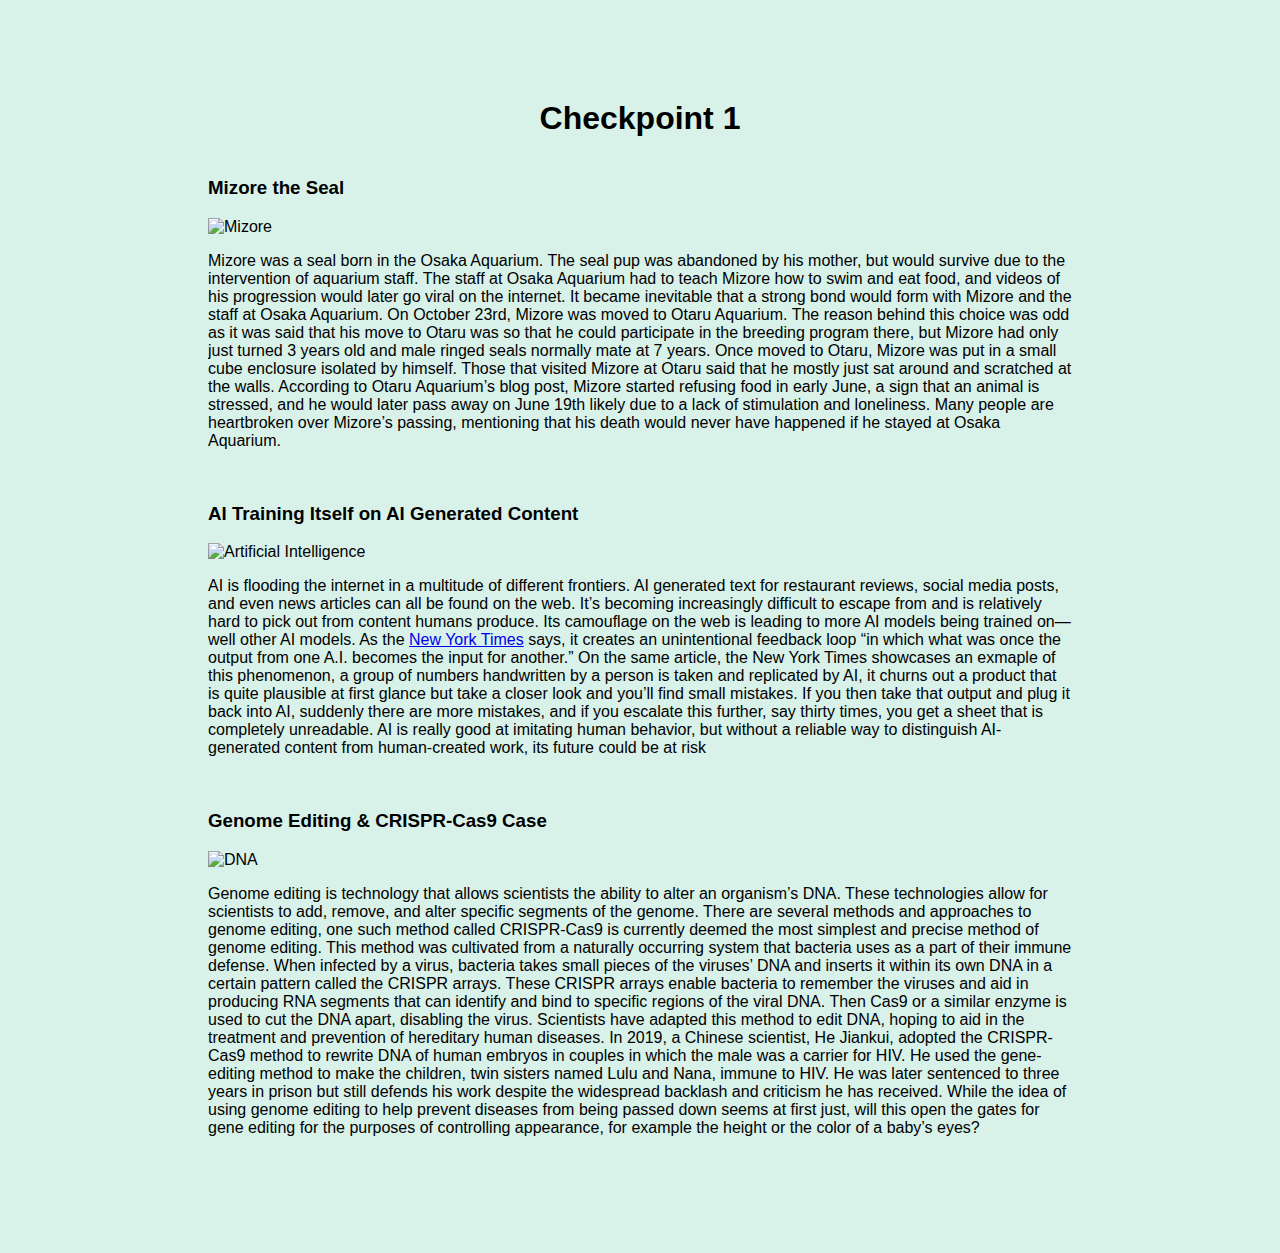
==== checkpoint1/index.html @ 81bcff7e "checkpoint1 img" ====
<!DOCTYPE html>
<html>
<head>
	<meta charset="utf-8">
	<meta name="viewport" content="width=device-width, initial-scale=1">
	<title>Checkpoint 1</title>
	<link rel="stylesheet" type="text/css" href=checkpoint1style.css>
</head>
<body>
		<h1>Checkpoint 1</h1>
		<section id="stories" class="container">
		<h3>Mizore the Seal</h3>
		<img src="/avt415/storyimages/mizore" alt="Mizore">
			<p>Mizore was a seal born in the Osaka Aquarium. The seal pup was abandoned by his mother, but would survive due to the intervention of aquarium staff. The staff at Osaka Aquarium had to teach Mizore how to swim and eat food, and videos of his progression would later go viral on the internet. It became inevitable that a strong bond would form with Mizore and the staff at Osaka Aquarium. On October 23rd, Mizore was moved to Otaru Aquarium. The reason behind this choice was odd as it was said that his move to Otaru was so that he could participate in the breeding program there, but Mizore had only just turned 3 years old and male ringed seals normally mate at 7 years. Once moved to Otaru, Mizore was put in a small cube enclosure isolated by himself. Those that visited Mizore at Otaru said that he mostly just sat around and scratched at the walls. According to Otaru Aquarium’s blog post, Mizore started refusing food in early June, a sign that an animal is stressed, and he would later pass away on June 19th likely due to a lack of stimulation and loneliness. Many people are heartbroken over Mizore’s passing, mentioning that his death would never have happened if he stayed at Osaka Aquarium. 
</p>
<br>
		<h3>AI Training Itself on AI Generated Content</h3>
		<img src="/avt415/storyimages/ailearning" alt="Artificial Intelligence">
			<p>AI is flooding the internet in a multitude of different frontiers. AI generated text for restaurant reviews, social media posts, and even news articles can all be found on the web. It’s becoming increasingly difficult to escape from and is relatively hard to pick out from content humans produce. Its camouflage on the web is leading to more AI models being trained on— well other AI models. As the <a href="https://www.nytimes.com/interactive/2024/08/26/upshot/ai-synthetic-data.html">New York Times</a> says, it creates an unintentional feedback loop “in which what was once the output from one A.I. becomes the input for another.” On the same article, the New York Times showcases an exmaple of this phenomenon, a group of numbers handwritten by a person is taken and replicated by AI, it churns out a product that is quite plausible at first glance but take a closer look and you’ll find small mistakes. If you then take that output and plug it back into AI, suddenly there are more mistakes, and if you escalate this further, say thirty times, you get a sheet that is completely unreadable. AI is really good at imitating human behavior, but without a reliable way to distinguish AI-generated content from human-created work, its future could be at risk
</p>
<br>
		<h3>Genome Editing & CRISPR-Cas9 Case</h3>
		<img src="/avt415/storyimages/genomeediting" alt="DNA">
			<p>Genome editing is technology that allows scientists the ability to alter an organism’s DNA. These technologies allow for scientists to add, remove, and alter specific segments of the genome. There are several methods and approaches to genome editing, one such method called CRISPR-Cas9 is currently deemed the most simplest and precise method of genome editing. This method was cultivated from a naturally occurring system that bacteria uses as a part of their immune defense. When infected by a virus, bacteria takes small pieces of the viruses’ DNA and inserts it within its own DNA in a certain pattern called the CRISPR arrays. These CRISPR arrays enable bacteria to remember the viruses and aid in producing RNA segments that can identify and bind to specific regions of the viral DNA. Then Cas9 or a similar enzyme is used to cut the DNA apart, disabling the virus. Scientists have adapted this method to edit DNA, hoping to aid in the treatment and prevention of hereditary human diseases. In 2019, a Chinese scientist, He Jiankui, adopted the CRISPR-Cas9 method to rewrite DNA of human embryos in couples in which the male was a carrier for HIV. He used the gene-editing method to make the children, twin sisters named Lulu and Nana, immune to HIV. He was later sentenced to three years in prison but still defends his work despite the widespread backlash and criticism he has received. While the idea of using genome editing to help prevent diseases from being passed down seems at first just, will this open the gates for gene editing for the purposes of controlling appearance, for example the height or the color of a baby’s eyes?</p>
	</section>
</body>
</html>
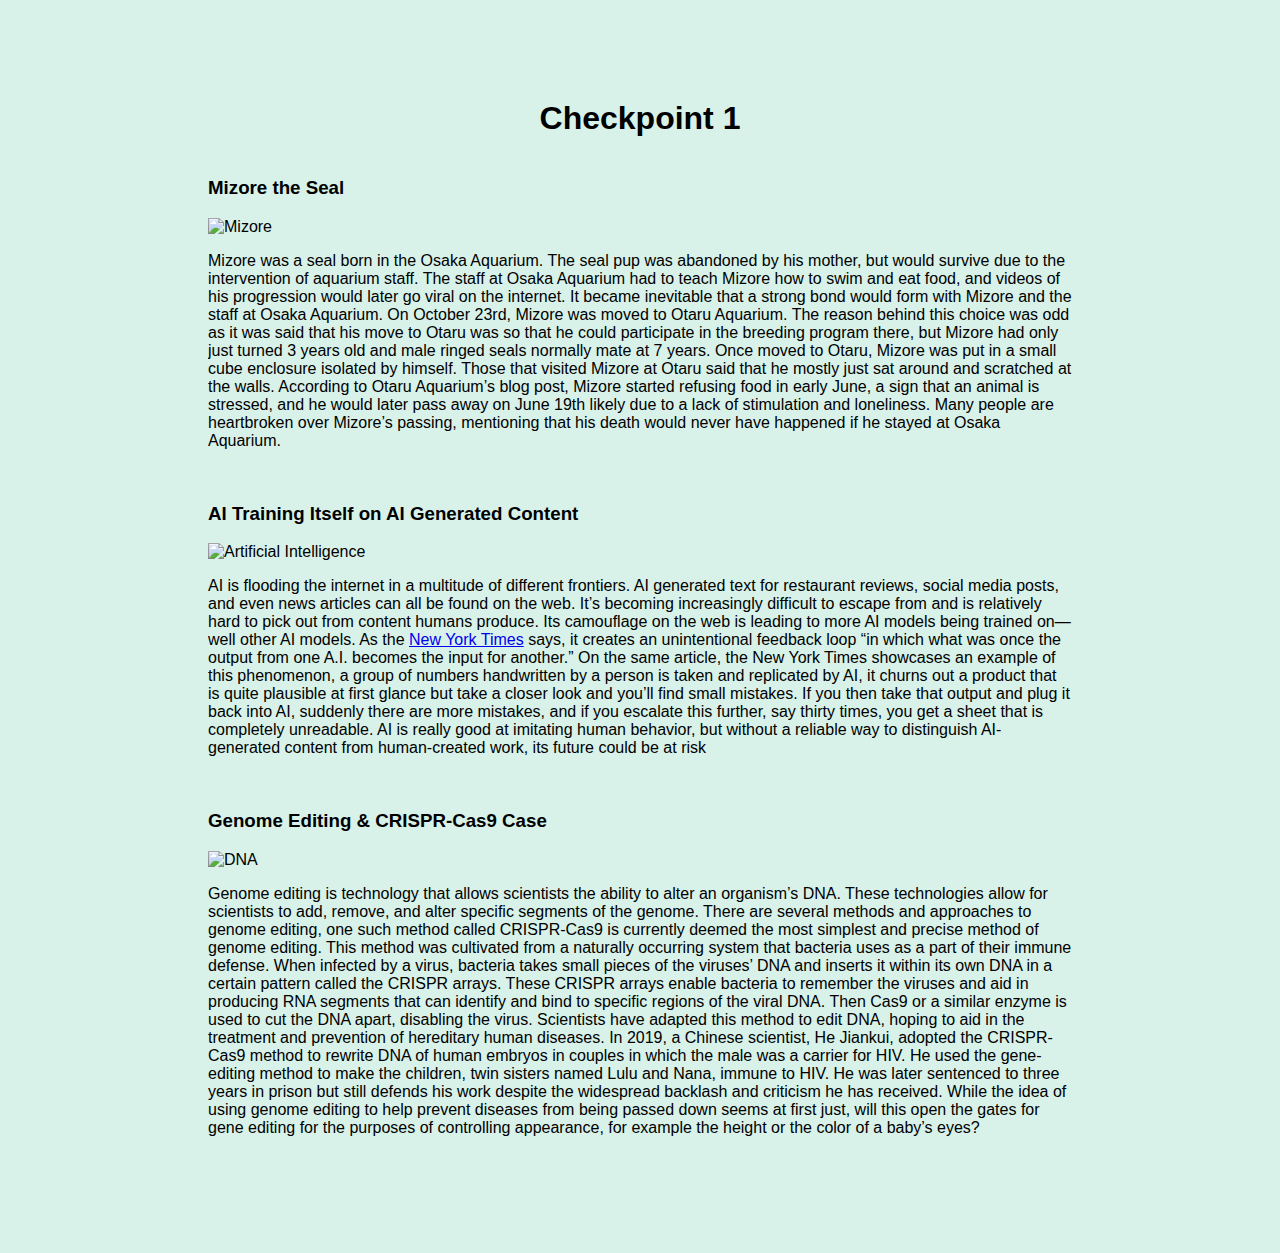
==== commit 3f8cfc29: "checkpoint1 img" ====
--- a/checkpoint1/index.html
+++ b/checkpoint1/index.html
@@ -4,23 +4,23 @@
 	<meta charset="utf-8">
 	<meta name="viewport" content="width=device-width, initial-scale=1">
 	<title>Checkpoint 1</title>
-	<link rel="stylesheet" type="text/css" href=checkpoint1style.css>
+	<link rel="stylesheet" type="text/css" href="checkpoint1style.css">
 </head>
 <body>
 		<h1>Checkpoint 1</h1>
 		<section id="stories" class="container">
 		<h3>Mizore the Seal</h3>
-		<img src="/avt415/storyimages/mizore" alt="Mizore">
+		<img src="/storyimages/mizore.jpg" alt="Mizore">
 			<p>Mizore was a seal born in the Osaka Aquarium. The seal pup was abandoned by his mother, but would survive due to the intervention of aquarium staff. The staff at Osaka Aquarium had to teach Mizore how to swim and eat food, and videos of his progression would later go viral on the internet. It became inevitable that a strong bond would form with Mizore and the staff at Osaka Aquarium. On October 23rd, Mizore was moved to Otaru Aquarium. The reason behind this choice was odd as it was said that his move to Otaru was so that he could participate in the breeding program there, but Mizore had only just turned 3 years old and male ringed seals normally mate at 7 years. Once moved to Otaru, Mizore was put in a small cube enclosure isolated by himself. Those that visited Mizore at Otaru said that he mostly just sat around and scratched at the walls. According to Otaru Aquarium’s blog post, Mizore started refusing food in early June, a sign that an animal is stressed, and he would later pass away on June 19th likely due to a lack of stimulation and loneliness. Many people are heartbroken over Mizore’s passing, mentioning that his death would never have happened if he stayed at Osaka Aquarium. 
 </p>
 <br>
 		<h3>AI Training Itself on AI Generated Content</h3>
-		<img src="/avt415/storyimages/ailearning" alt="Artificial Intelligence">
-			<p>AI is flooding the internet in a multitude of different frontiers. AI generated text for restaurant reviews, social media posts, and even news articles can all be found on the web. It’s becoming increasingly difficult to escape from and is relatively hard to pick out from content humans produce. Its camouflage on the web is leading to more AI models being trained on— well other AI models. As the <a href="https://www.nytimes.com/interactive/2024/08/26/upshot/ai-synthetic-data.html">New York Times</a> says, it creates an unintentional feedback loop “in which what was once the output from one A.I. becomes the input for another.” On the same article, the New York Times showcases an exmaple of this phenomenon, a group of numbers handwritten by a person is taken and replicated by AI, it churns out a product that is quite plausible at first glance but take a closer look and you’ll find small mistakes. If you then take that output and plug it back into AI, suddenly there are more mistakes, and if you escalate this further, say thirty times, you get a sheet that is completely unreadable. AI is really good at imitating human behavior, but without a reliable way to distinguish AI-generated content from human-created work, its future could be at risk
+		<img src="/storyimages/ailearning.jpg" alt="Artificial Intelligence">
+			<p>AI is flooding the internet in a multitude of different frontiers. AI generated text for restaurant reviews, social media posts, and even news articles can all be found on the web. It’s becoming increasingly difficult to escape from and is relatively hard to pick out from content humans produce. Its camouflage on the web is leading to more AI models being trained on— well other AI models. As the <a href="https://www.nytimes.com/interactive/2024/08/26/upshot/ai-synthetic-data.html">New York Times</a> says, it creates an unintentional feedback loop “in which what was once the output from one A.I. becomes the input for another.” On the same article, the New York Times showcases an example of this phenomenon, a group of numbers handwritten by a person is taken and replicated by AI, it churns out a product that is quite plausible at first glance but take a closer look and you’ll find small mistakes. If you then take that output and plug it back into AI, suddenly there are more mistakes, and if you escalate this further, say thirty times, you get a sheet that is completely unreadable. AI is really good at imitating human behavior, but without a reliable way to distinguish AI-generated content from human-created work, its future could be at risk
 </p>
 <br>
 		<h3>Genome Editing & CRISPR-Cas9 Case</h3>
-		<img src="/avt415/storyimages/genomeediting" alt="DNA">
+		<img src="/storyimages/genomeediting.jpg" alt="DNA">
 			<p>Genome editing is technology that allows scientists the ability to alter an organism’s DNA. These technologies allow for scientists to add, remove, and alter specific segments of the genome. There are several methods and approaches to genome editing, one such method called CRISPR-Cas9 is currently deemed the most simplest and precise method of genome editing. This method was cultivated from a naturally occurring system that bacteria uses as a part of their immune defense. When infected by a virus, bacteria takes small pieces of the viruses’ DNA and inserts it within its own DNA in a certain pattern called the CRISPR arrays. These CRISPR arrays enable bacteria to remember the viruses and aid in producing RNA segments that can identify and bind to specific regions of the viral DNA. Then Cas9 or a similar enzyme is used to cut the DNA apart, disabling the virus. Scientists have adapted this method to edit DNA, hoping to aid in the treatment and prevention of hereditary human diseases. In 2019, a Chinese scientist, He Jiankui, adopted the CRISPR-Cas9 method to rewrite DNA of human embryos in couples in which the male was a carrier for HIV. He used the gene-editing method to make the children, twin sisters named Lulu and Nana, immune to HIV. He was later sentenced to three years in prison but still defends his work despite the widespread backlash and criticism he has received. While the idea of using genome editing to help prevent diseases from being passed down seems at first just, will this open the gates for gene editing for the purposes of controlling appearance, for example the height or the color of a baby’s eyes?</p>
 	</section>
 </body>
--- a/checkpoint1/checkpoint1style.css
+++ b/checkpoint1/checkpoint1style.css
@@ -0,0 +1,22 @@
+@charset "UTF-8";
+header{
+	background-color:#25428d;
+	padding:20px;
+}
+h1 {
+	text-align:center;
+	font-family:arial;
+}
+body {
+	text-align:left;
+	font-size:12pt;
+	font-family:arial;
+	background-color: #d8f2ea;
+	margin:100px;
+	line-height:auto;
+}
+.container{
+	width:80%;
+	margin:auto;
+	overflow:hidden;
+}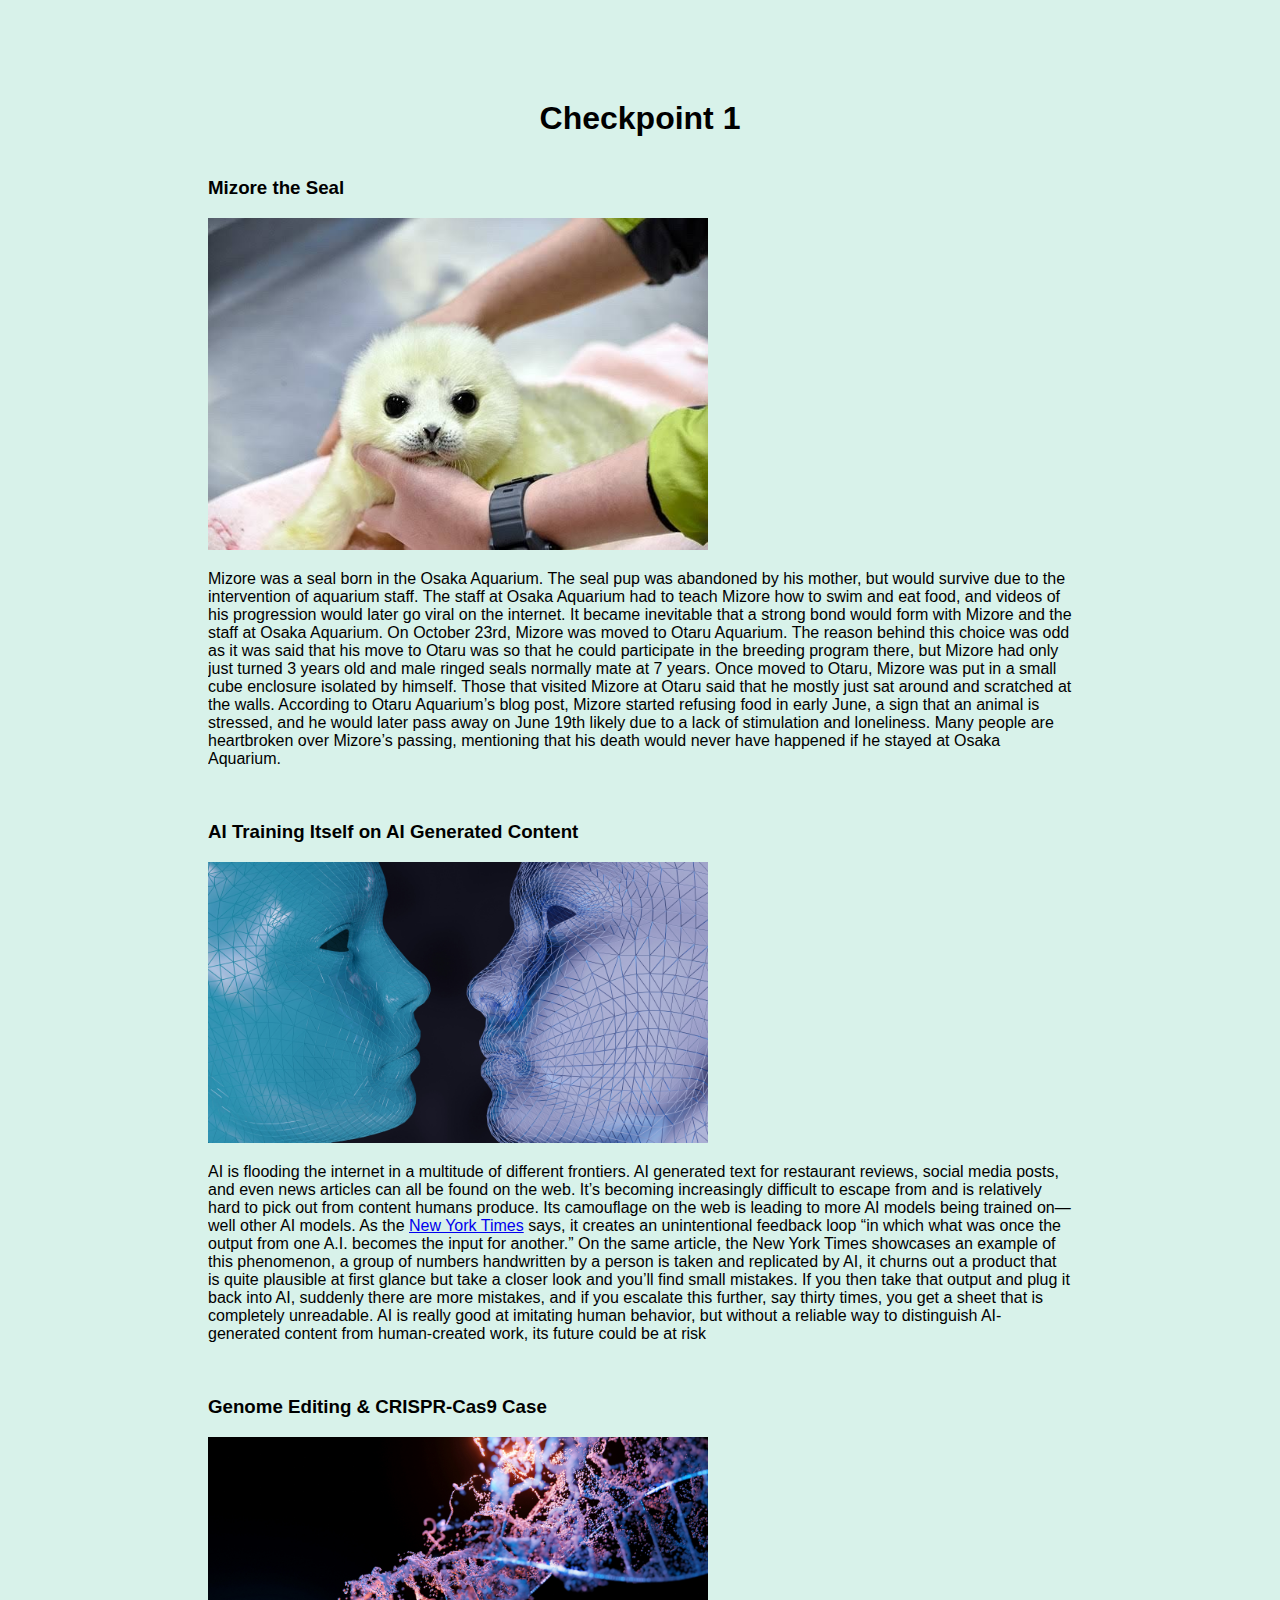
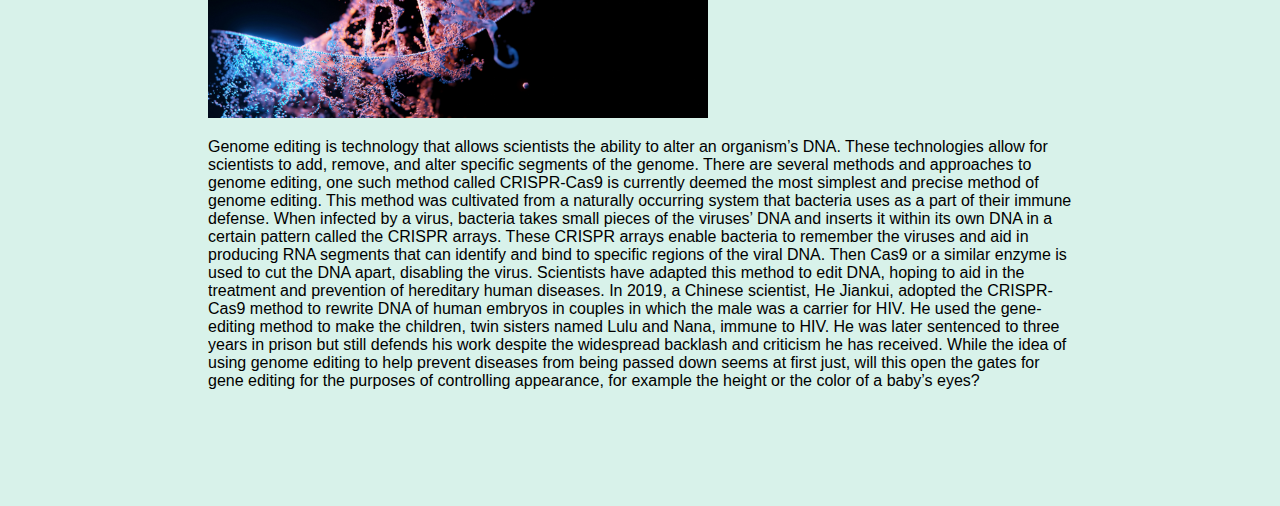
==== commit e208a15e: "checkpoint1 img" ====
--- a/checkpoint1/index.html
+++ b/checkpoint1/index.html
@@ -10,17 +10,17 @@
 		<h1>Checkpoint 1</h1>
 		<section id="stories" class="container">
 		<h3>Mizore the Seal</h3>
-		<img src="/storyimages/mizore.jpg" alt="Mizore">
+		<img src="storyimages/mizore.jpg"Mizore">
 			<p>Mizore was a seal born in the Osaka Aquarium. The seal pup was abandoned by his mother, but would survive due to the intervention of aquarium staff. The staff at Osaka Aquarium had to teach Mizore how to swim and eat food, and videos of his progression would later go viral on the internet. It became inevitable that a strong bond would form with Mizore and the staff at Osaka Aquarium. On October 23rd, Mizore was moved to Otaru Aquarium. The reason behind this choice was odd as it was said that his move to Otaru was so that he could participate in the breeding program there, but Mizore had only just turned 3 years old and male ringed seals normally mate at 7 years. Once moved to Otaru, Mizore was put in a small cube enclosure isolated by himself. Those that visited Mizore at Otaru said that he mostly just sat around and scratched at the walls. According to Otaru Aquarium’s blog post, Mizore started refusing food in early June, a sign that an animal is stressed, and he would later pass away on June 19th likely due to a lack of stimulation and loneliness. Many people are heartbroken over Mizore’s passing, mentioning that his death would never have happened if he stayed at Osaka Aquarium. 
 </p>
 <br>
 		<h3>AI Training Itself on AI Generated Content</h3>
-		<img src="/storyimages/ailearning.jpg" alt="Artificial Intelligence">
+		<img src="storyimages/ailearning.jpg" alt="Artificial Intelligence">
 			<p>AI is flooding the internet in a multitude of different frontiers. AI generated text for restaurant reviews, social media posts, and even news articles can all be found on the web. It’s becoming increasingly difficult to escape from and is relatively hard to pick out from content humans produce. Its camouflage on the web is leading to more AI models being trained on— well other AI models. As the <a href="https://www.nytimes.com/interactive/2024/08/26/upshot/ai-synthetic-data.html">New York Times</a> says, it creates an unintentional feedback loop “in which what was once the output from one A.I. becomes the input for another.” On the same article, the New York Times showcases an example of this phenomenon, a group of numbers handwritten by a person is taken and replicated by AI, it churns out a product that is quite plausible at first glance but take a closer look and you’ll find small mistakes. If you then take that output and plug it back into AI, suddenly there are more mistakes, and if you escalate this further, say thirty times, you get a sheet that is completely unreadable. AI is really good at imitating human behavior, but without a reliable way to distinguish AI-generated content from human-created work, its future could be at risk
 </p>
 <br>
 		<h3>Genome Editing & CRISPR-Cas9 Case</h3>
-		<img src="/storyimages/genomeediting.jpg" alt="DNA">
+		<img src="storyimages/genomeediting.jpg" alt="DNA">
 			<p>Genome editing is technology that allows scientists the ability to alter an organism’s DNA. These technologies allow for scientists to add, remove, and alter specific segments of the genome. There are several methods and approaches to genome editing, one such method called CRISPR-Cas9 is currently deemed the most simplest and precise method of genome editing. This method was cultivated from a naturally occurring system that bacteria uses as a part of their immune defense. When infected by a virus, bacteria takes small pieces of the viruses’ DNA and inserts it within its own DNA in a certain pattern called the CRISPR arrays. These CRISPR arrays enable bacteria to remember the viruses and aid in producing RNA segments that can identify and bind to specific regions of the viral DNA. Then Cas9 or a similar enzyme is used to cut the DNA apart, disabling the virus. Scientists have adapted this method to edit DNA, hoping to aid in the treatment and prevention of hereditary human diseases. In 2019, a Chinese scientist, He Jiankui, adopted the CRISPR-Cas9 method to rewrite DNA of human embryos in couples in which the male was a carrier for HIV. He used the gene-editing method to make the children, twin sisters named Lulu and Nana, immune to HIV. He was later sentenced to three years in prison but still defends his work despite the widespread backlash and criticism he has received. While the idea of using genome editing to help prevent diseases from being passed down seems at first just, will this open the gates for gene editing for the purposes of controlling appearance, for example the height or the color of a baby’s eyes?</p>
 	</section>
 </body>
--- a/checkpoint1/checkpoint1style.css
+++ b/checkpoint1/checkpoint1style.css
@@ -15,6 +15,11 @@
 	margin:100px;
 	line-height:auto;
 }
+img{
+	width:500px;
+	height:100;
+	object-fit:cover;
+}
 .container{
 	width:80%;
 	margin:auto;
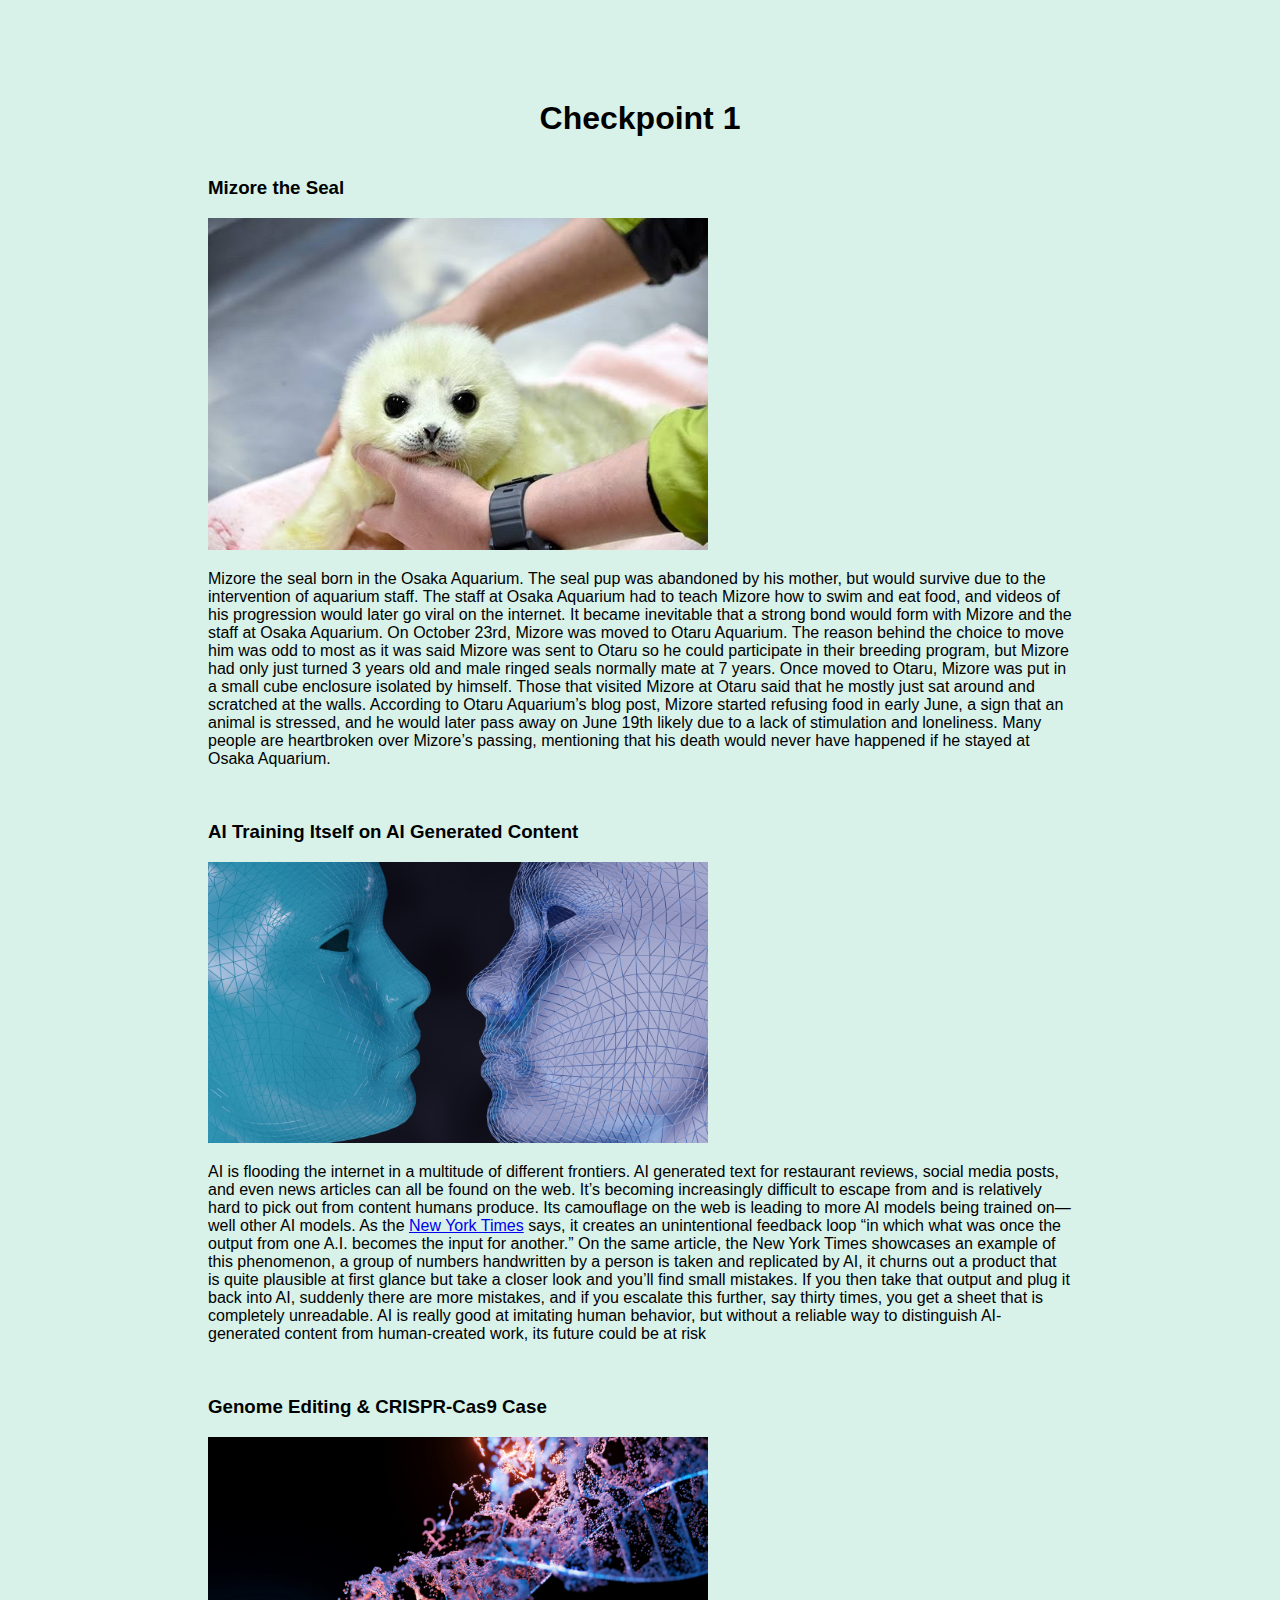
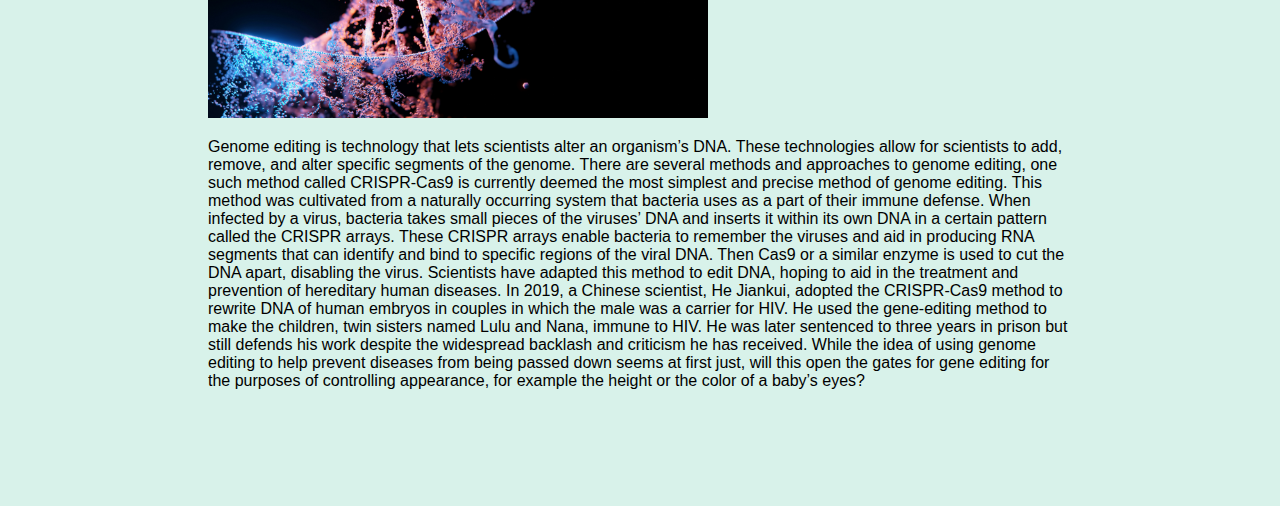
==== commit a6ecb9e1: "checkpoint1 link" ====
--- a/checkpoint1/index.html
+++ b/checkpoint1/index.html
@@ -11,17 +11,17 @@
 		<section id="stories" class="container">
 		<h3>Mizore the Seal</h3>
 		<img src="storyimages/mizore.jpg"Mizore">
-			<p>Mizore was a seal born in the Osaka Aquarium. The seal pup was abandoned by his mother, but would survive due to the intervention of aquarium staff. The staff at Osaka Aquarium had to teach Mizore how to swim and eat food, and videos of his progression would later go viral on the internet. It became inevitable that a strong bond would form with Mizore and the staff at Osaka Aquarium. On October 23rd, Mizore was moved to Otaru Aquarium. The reason behind this choice was odd as it was said that his move to Otaru was so that he could participate in the breeding program there, but Mizore had only just turned 3 years old and male ringed seals normally mate at 7 years. Once moved to Otaru, Mizore was put in a small cube enclosure isolated by himself. Those that visited Mizore at Otaru said that he mostly just sat around and scratched at the walls. According to Otaru Aquarium’s blog post, Mizore started refusing food in early June, a sign that an animal is stressed, and he would later pass away on June 19th likely due to a lack of stimulation and loneliness. Many people are heartbroken over Mizore’s passing, mentioning that his death would never have happened if he stayed at Osaka Aquarium. 
+			<p>Mizore the seal born in the Osaka Aquarium. The seal pup was abandoned by his mother, but would survive due to the intervention of aquarium staff. The staff at Osaka Aquarium had to teach Mizore how to swim and eat food, and videos of his progression would later go viral on the internet. It became inevitable that a strong bond would form with Mizore and the staff at Osaka Aquarium. On October 23rd, Mizore was moved to Otaru Aquarium. The reason behind the choice to move him was odd to most as it was said Mizore was sent to Otaru so he could participate in their breeding program, but Mizore had only just turned 3 years old and male ringed seals normally mate at 7 years. Once moved to Otaru, Mizore was put in a small cube enclosure isolated by himself. Those that visited Mizore at Otaru said that he mostly just sat around and scratched at the walls. According to Otaru Aquarium’s blog post, Mizore started refusing food in early June, a sign that an animal is stressed, and he would later pass away on June 19th likely due to a lack of stimulation and loneliness. Many people are heartbroken over Mizore’s passing, mentioning that his death would never have happened if he stayed at Osaka Aquarium. 
 </p>
 <br>
 		<h3>AI Training Itself on AI Generated Content</h3>
 		<img src="storyimages/ailearning.jpg" alt="Artificial Intelligence">
-			<p>AI is flooding the internet in a multitude of different frontiers. AI generated text for restaurant reviews, social media posts, and even news articles can all be found on the web. It’s becoming increasingly difficult to escape from and is relatively hard to pick out from content humans produce. Its camouflage on the web is leading to more AI models being trained on— well other AI models. As the <a href="https://www.nytimes.com/interactive/2024/08/26/upshot/ai-synthetic-data.html">New York Times</a> says, it creates an unintentional feedback loop “in which what was once the output from one A.I. becomes the input for another.” On the same article, the New York Times showcases an example of this phenomenon, a group of numbers handwritten by a person is taken and replicated by AI, it churns out a product that is quite plausible at first glance but take a closer look and you’ll find small mistakes. If you then take that output and plug it back into AI, suddenly there are more mistakes, and if you escalate this further, say thirty times, you get a sheet that is completely unreadable. AI is really good at imitating human behavior, but without a reliable way to distinguish AI-generated content from human-created work, its future could be at risk
+			<p>AI is flooding the internet in a multitude of different frontiers. AI generated text for restaurant reviews, social media posts, and even news articles can all be found on the web. It’s becoming increasingly difficult to escape from and is relatively hard to pick out from content humans produce. Its camouflage on the web is leading to more AI models being trained on— well other AI models. As the <a href="https://www.nytimes.com/interactive/2024/08/26/upshot/ai-synthetic-data.html" target="_blank">New York Times</a> says, it creates an unintentional feedback loop “in which what was once the output from one A.I. becomes the input for another.” On the same article, the New York Times showcases an example of this phenomenon, a group of numbers handwritten by a person is taken and replicated by AI, it churns out a product that is quite plausible at first glance but take a closer look and you’ll find small mistakes. If you then take that output and plug it back into AI, suddenly there are more mistakes, and if you escalate this further, say thirty times, you get a sheet that is completely unreadable. AI is really good at imitating human behavior, but without a reliable way to distinguish AI-generated content from human-created work, its future could be at risk
 </p>
 <br>
 		<h3>Genome Editing & CRISPR-Cas9 Case</h3>
 		<img src="storyimages/genomeediting.jpg" alt="DNA">
-			<p>Genome editing is technology that allows scientists the ability to alter an organism’s DNA. These technologies allow for scientists to add, remove, and alter specific segments of the genome. There are several methods and approaches to genome editing, one such method called CRISPR-Cas9 is currently deemed the most simplest and precise method of genome editing. This method was cultivated from a naturally occurring system that bacteria uses as a part of their immune defense. When infected by a virus, bacteria takes small pieces of the viruses’ DNA and inserts it within its own DNA in a certain pattern called the CRISPR arrays. These CRISPR arrays enable bacteria to remember the viruses and aid in producing RNA segments that can identify and bind to specific regions of the viral DNA. Then Cas9 or a similar enzyme is used to cut the DNA apart, disabling the virus. Scientists have adapted this method to edit DNA, hoping to aid in the treatment and prevention of hereditary human diseases. In 2019, a Chinese scientist, He Jiankui, adopted the CRISPR-Cas9 method to rewrite DNA of human embryos in couples in which the male was a carrier for HIV. He used the gene-editing method to make the children, twin sisters named Lulu and Nana, immune to HIV. He was later sentenced to three years in prison but still defends his work despite the widespread backlash and criticism he has received. While the idea of using genome editing to help prevent diseases from being passed down seems at first just, will this open the gates for gene editing for the purposes of controlling appearance, for example the height or the color of a baby’s eyes?</p>
+			<p>Genome editing is technology that lets scientists alter an organism’s DNA. These technologies allow for scientists to add, remove, and alter specific segments of the genome. There are several methods and approaches to genome editing, one such method called CRISPR-Cas9 is currently deemed the most simplest and precise method of genome editing. This method was cultivated from a naturally occurring system that bacteria uses as a part of their immune defense. When infected by a virus, bacteria takes small pieces of the viruses’ DNA and inserts it within its own DNA in a certain pattern called the CRISPR arrays. These CRISPR arrays enable bacteria to remember the viruses and aid in producing RNA segments that can identify and bind to specific regions of the viral DNA. Then Cas9 or a similar enzyme is used to cut the DNA apart, disabling the virus. Scientists have adapted this method to edit DNA, hoping to aid in the treatment and prevention of hereditary human diseases. In 2019, a Chinese scientist, He Jiankui, adopted the CRISPR-Cas9 method to rewrite DNA of human embryos in couples in which the male was a carrier for HIV. He used the gene-editing method to make the children, twin sisters named Lulu and Nana, immune to HIV. He was later sentenced to three years in prison but still defends his work despite the widespread backlash and criticism he has received. While the idea of using genome editing to help prevent diseases from being passed down seems at first just, will this open the gates for gene editing for the purposes of controlling appearance, for example the height or the color of a baby’s eyes?</p>
 	</section>
 </body>
 </html>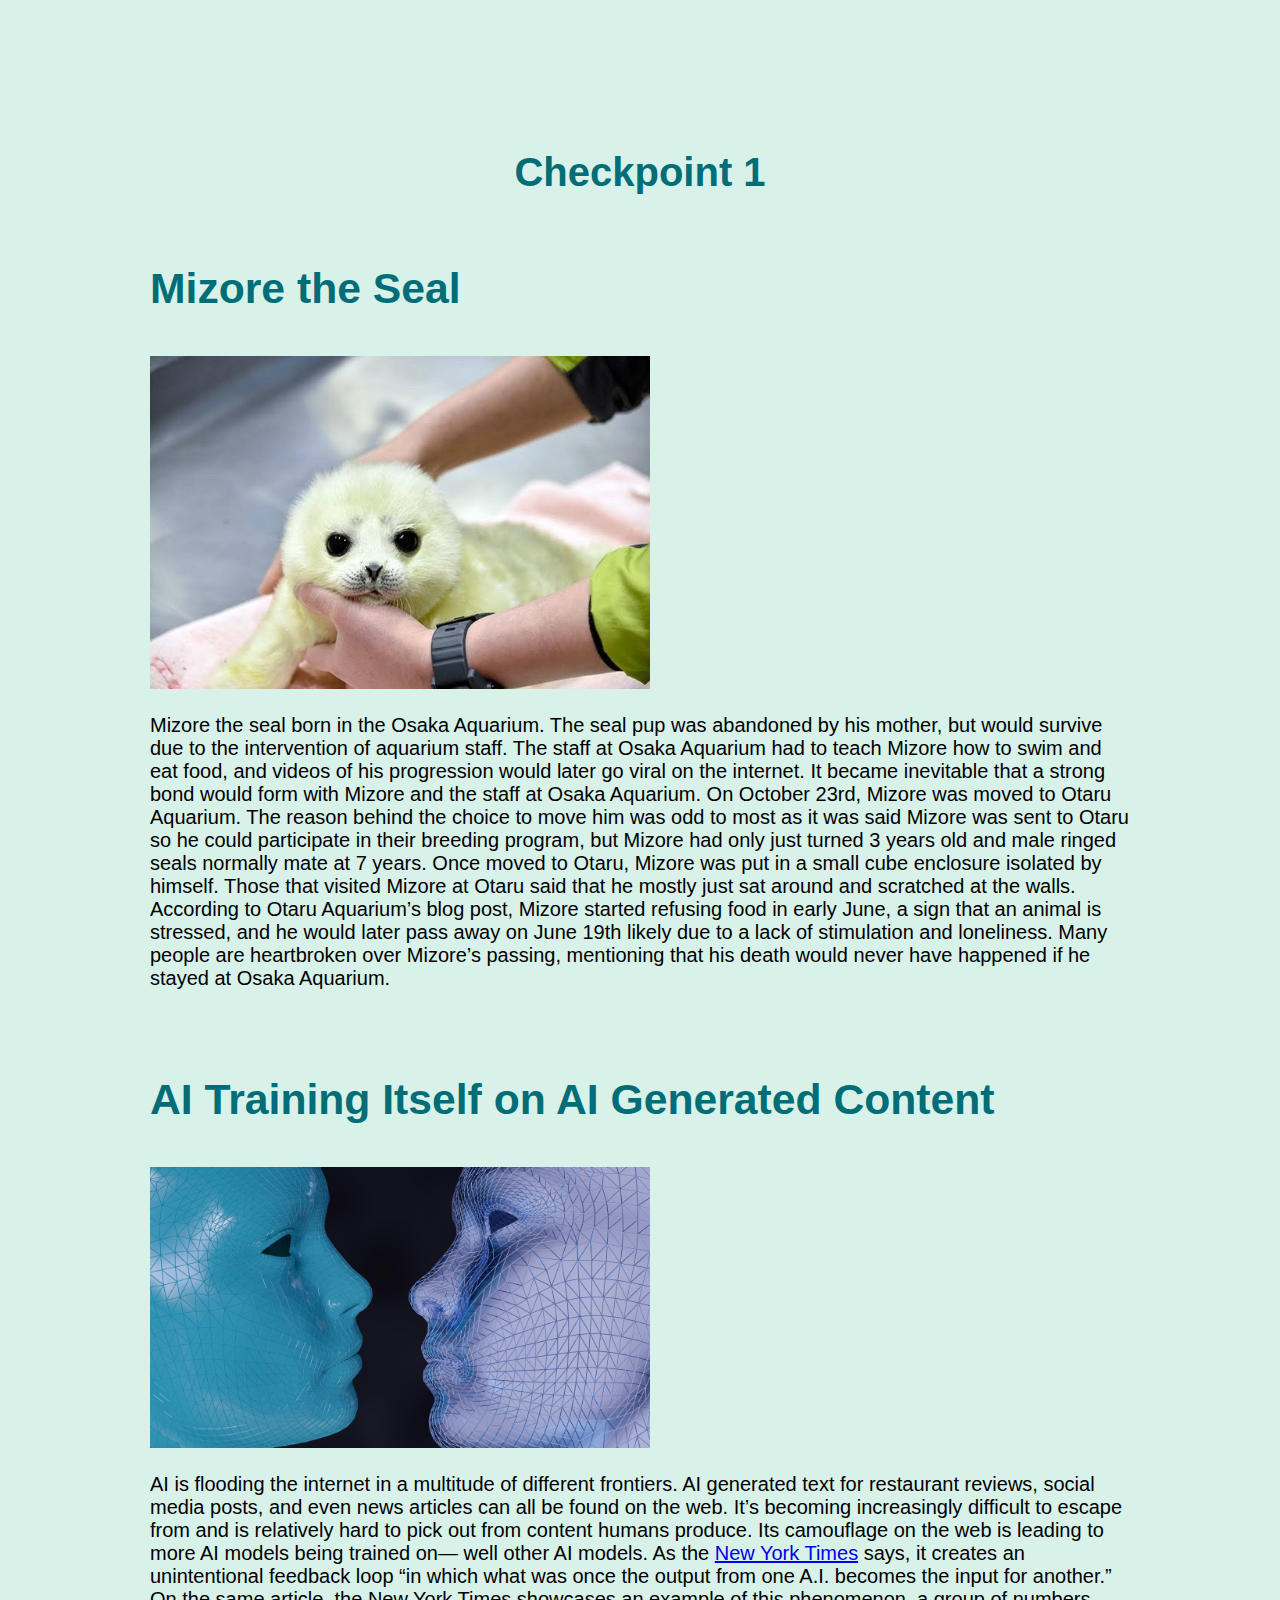
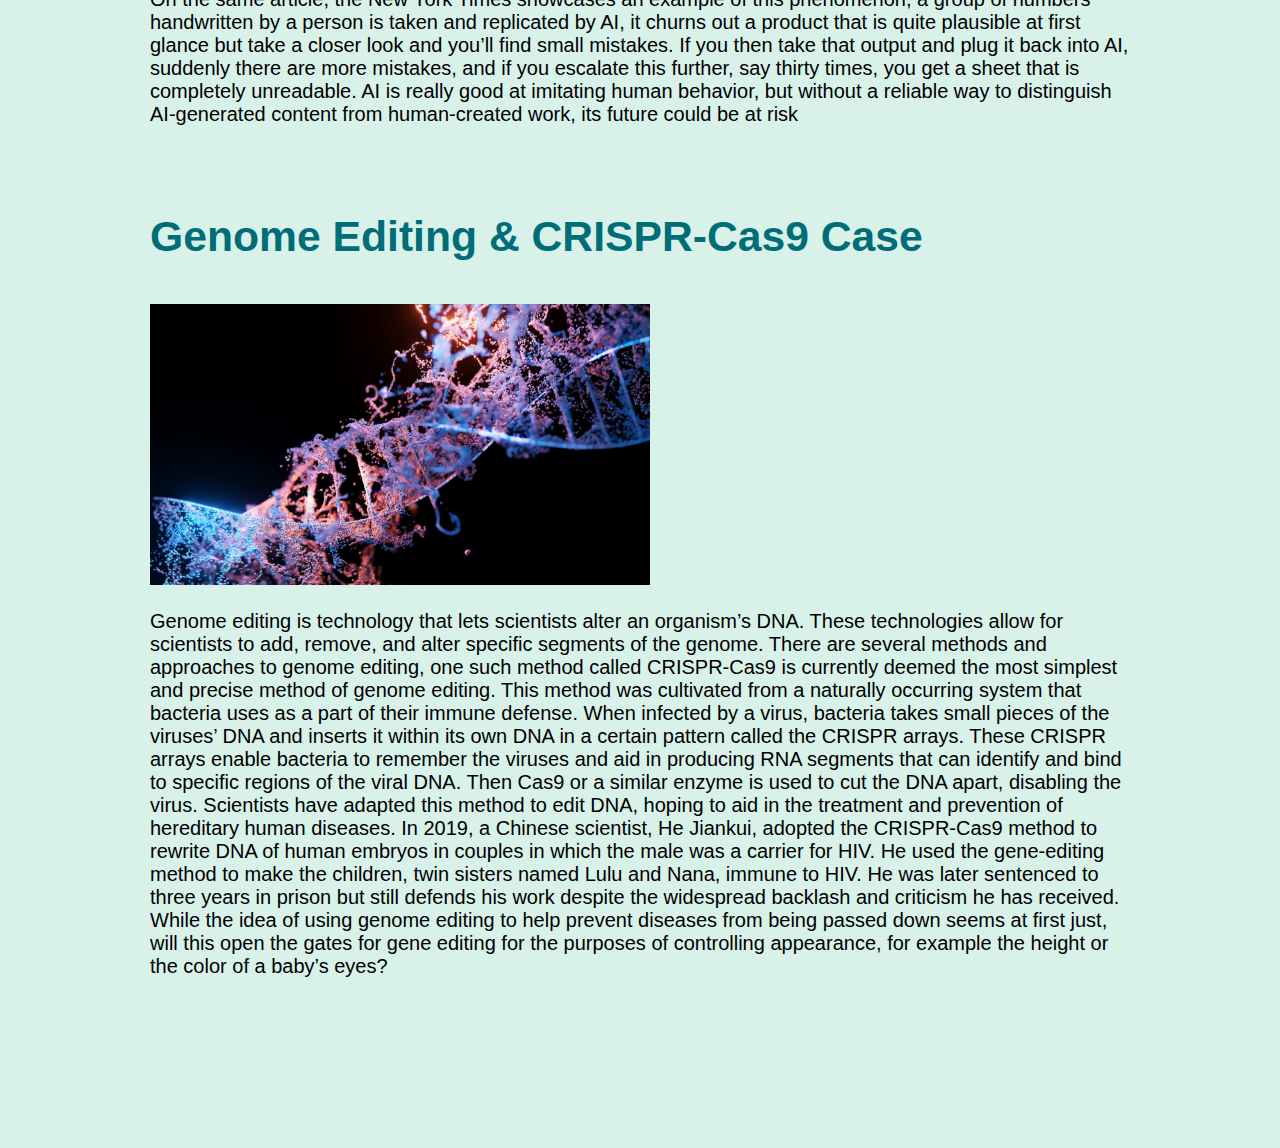
==== commit 2363d17c: "alt text checkpoint1" ====
--- a/checkpoint1/index.html
+++ b/checkpoint1/index.html
@@ -10,17 +10,17 @@
 		<h1>Checkpoint 1</h1>
 		<section id="stories" class="container">
 		<h3>Mizore the Seal</h3>
-		<img src="storyimages/mizore.jpg"Mizore">
+		<img src="storyimages/mizore.jpg" alt="Baby ringed seal, Mizore">
 			<p>Mizore the seal born in the Osaka Aquarium. The seal pup was abandoned by his mother, but would survive due to the intervention of aquarium staff. The staff at Osaka Aquarium had to teach Mizore how to swim and eat food, and videos of his progression would later go viral on the internet. It became inevitable that a strong bond would form with Mizore and the staff at Osaka Aquarium. On October 23rd, Mizore was moved to Otaru Aquarium. The reason behind the choice to move him was odd to most as it was said Mizore was sent to Otaru so he could participate in their breeding program, but Mizore had only just turned 3 years old and male ringed seals normally mate at 7 years. Once moved to Otaru, Mizore was put in a small cube enclosure isolated by himself. Those that visited Mizore at Otaru said that he mostly just sat around and scratched at the walls. According to Otaru Aquarium’s blog post, Mizore started refusing food in early June, a sign that an animal is stressed, and he would later pass away on June 19th likely due to a lack of stimulation and loneliness. Many people are heartbroken over Mizore’s passing, mentioning that his death would never have happened if he stayed at Osaka Aquarium. 
 </p>
 <br>
 		<h3>AI Training Itself on AI Generated Content</h3>
-		<img src="storyimages/ailearning.jpg" alt="Artificial Intelligence">
-			<p>AI is flooding the internet in a multitude of different frontiers. AI generated text for restaurant reviews, social media posts, and even news articles can all be found on the web. It’s becoming increasingly difficult to escape from and is relatively hard to pick out from content humans produce. Its camouflage on the web is leading to more AI models being trained on— well other AI models. As the <a href="https://www.nytimes.com/interactive/2024/08/26/upshot/ai-synthetic-data.html" target="_blank">New York Times</a> says, it creates an unintentional feedback loop “in which what was once the output from one A.I. becomes the input for another.” On the same article, the New York Times showcases an example of this phenomenon, a group of numbers handwritten by a person is taken and replicated by AI, it churns out a product that is quite plausible at first glance but take a closer look and you’ll find small mistakes. If you then take that output and plug it back into AI, suddenly there are more mistakes, and if you escalate this further, say thirty times, you get a sheet that is completely unreadable. AI is really good at imitating human behavior, but without a reliable way to distinguish AI-generated content from human-created work, its future could be at risk
+		<img src="storyimages/ailearning.jpg" alt="Two artificial robots staring at the other.">
+			<p>AI is flooding the internet in a multitude of different frontiers. AI generated text for restaurant reviews, social media posts, and even news articles can all be found on the web. It’s becoming increasingly difficult to escape from and is relatively hard to pick out from content humans produce. Its camouflage on the web is leading to more AI models being trained on— well other AI models. As the <a href="https://www.nytimes.com/interactive/2024/08/26/upshot/ai-synthetic-data.html" target="_blank">New York Times</a> says, it creates an unintentional feedback loop &ldquo;in which what was once the output from one A.I. becomes the input for another.&rdquo; On the same article, the New York Times showcases an example of this phenomenon, a group of numbers handwritten by a person is taken and replicated by AI, it churns out a product that is quite plausible at first glance but take a closer look and you’ll find small mistakes. If you then take that output and plug it back into AI, suddenly there are more mistakes, and if you escalate this further, say thirty times, you get a sheet that is completely unreadable. AI is really good at imitating human behavior, but without a reliable way to distinguish AI-generated content from human-created work, its future could be at risk
 </p>
 <br>
 		<h3>Genome Editing & CRISPR-Cas9 Case</h3>
-		<img src="storyimages/genomeediting.jpg" alt="DNA">
+		<img src="storyimages/genomeediting.jpg" alt="A strand of DNA.">
 			<p>Genome editing is technology that lets scientists alter an organism’s DNA. These technologies allow for scientists to add, remove, and alter specific segments of the genome. There are several methods and approaches to genome editing, one such method called CRISPR-Cas9 is currently deemed the most simplest and precise method of genome editing. This method was cultivated from a naturally occurring system that bacteria uses as a part of their immune defense. When infected by a virus, bacteria takes small pieces of the viruses’ DNA and inserts it within its own DNA in a certain pattern called the CRISPR arrays. These CRISPR arrays enable bacteria to remember the viruses and aid in producing RNA segments that can identify and bind to specific regions of the viral DNA. Then Cas9 or a similar enzyme is used to cut the DNA apart, disabling the virus. Scientists have adapted this method to edit DNA, hoping to aid in the treatment and prevention of hereditary human diseases. In 2019, a Chinese scientist, He Jiankui, adopted the CRISPR-Cas9 method to rewrite DNA of human embryos in couples in which the male was a carrier for HIV. He used the gene-editing method to make the children, twin sisters named Lulu and Nana, immune to HIV. He was later sentenced to three years in prison but still defends his work despite the widespread backlash and criticism he has received. While the idea of using genome editing to help prevent diseases from being passed down seems at first just, will this open the gates for gene editing for the purposes of controlling appearance, for example the height or the color of a baby’s eyes?</p>
 	</section>
 </body>
--- a/checkpoint1/checkpoint1style.css
+++ b/checkpoint1/checkpoint1style.css
@@ -6,13 +6,18 @@
 h1 {
 	text-align:center;
 	font-family:arial;
+	color: #006d77;
+}
+h3{
+	color:#006d77;
+	font-size: 32pt;
 }
 body {
 	text-align:left;
-	font-size:12pt;
+	font-size:15pt;
 	font-family:arial;
 	background-color: #d8f2ea;
-	margin:100px;
+	margin:150px;
 	line-height:auto;
 }
 img{
@@ -21,7 +26,7 @@
 	object-fit:cover;
 }
 .container{
-	width:80%;
+	width:100%;
 	margin:auto;
 	overflow:hidden;
 }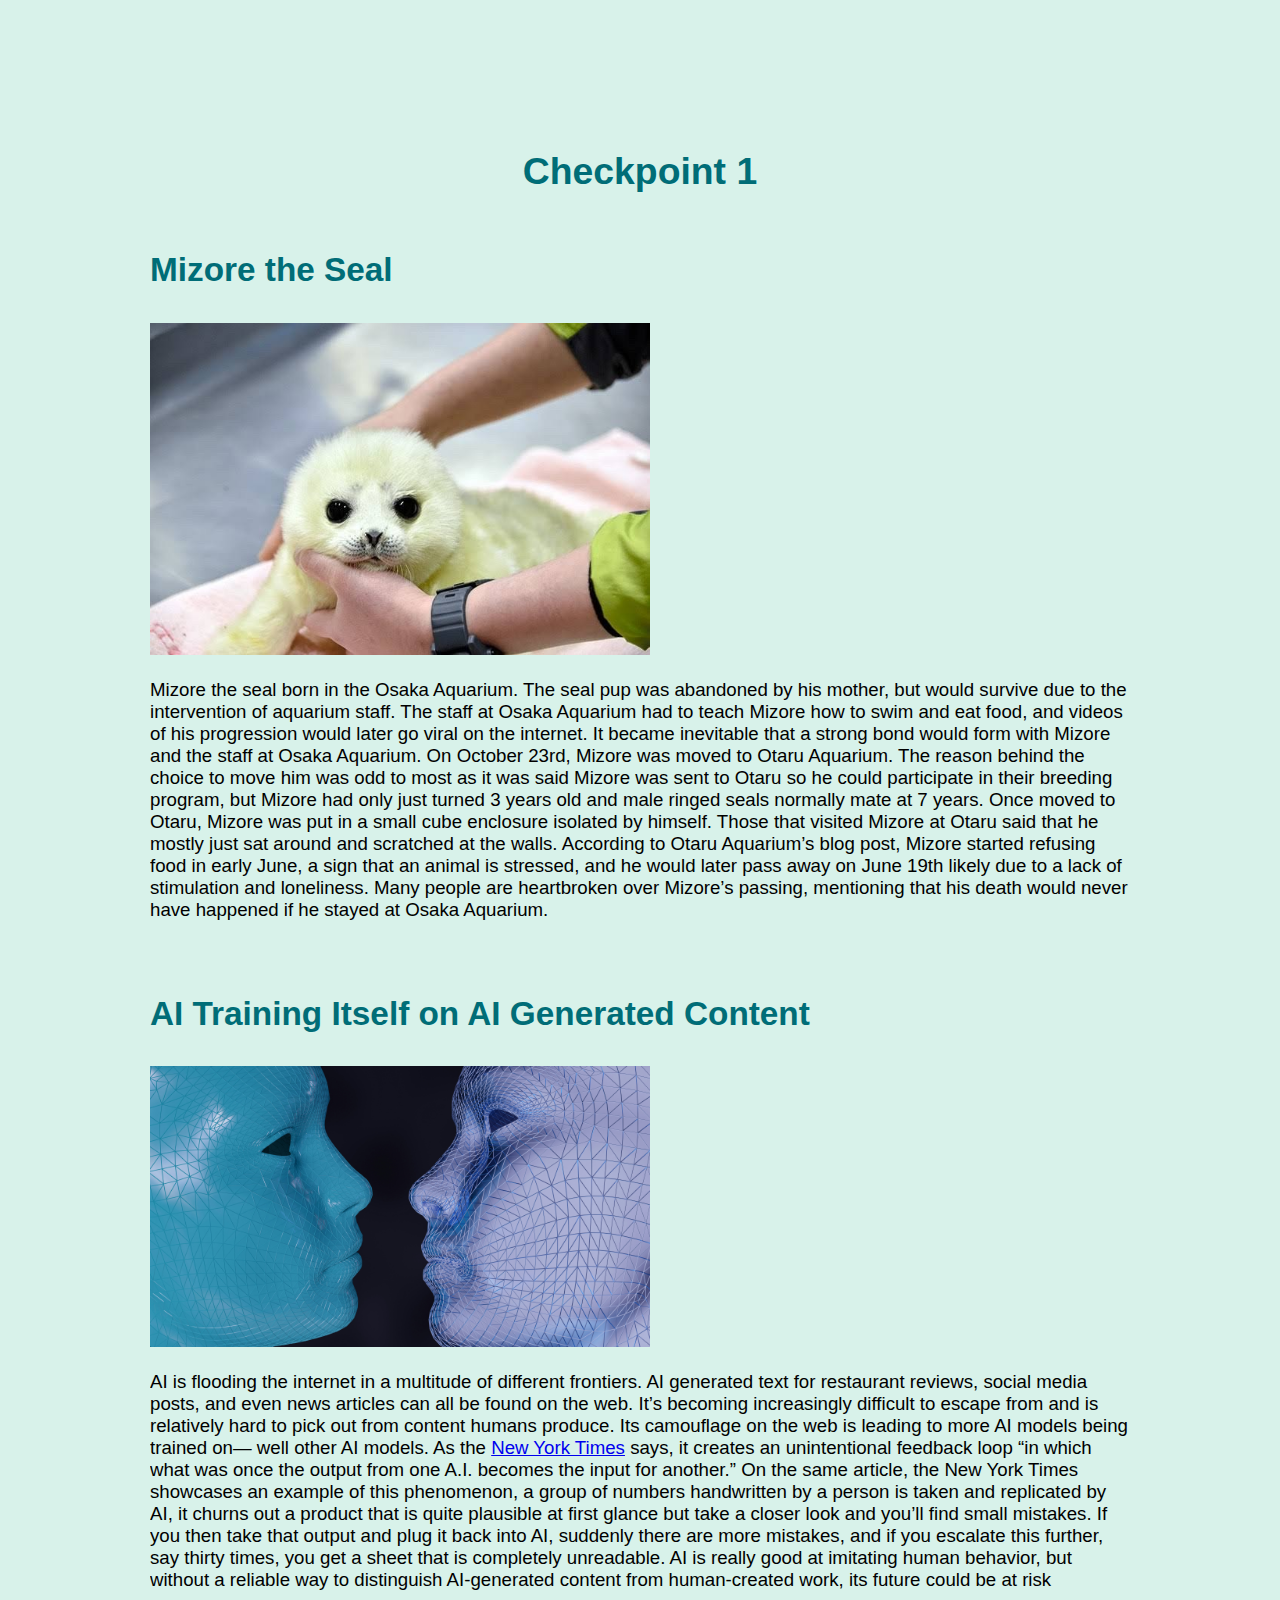
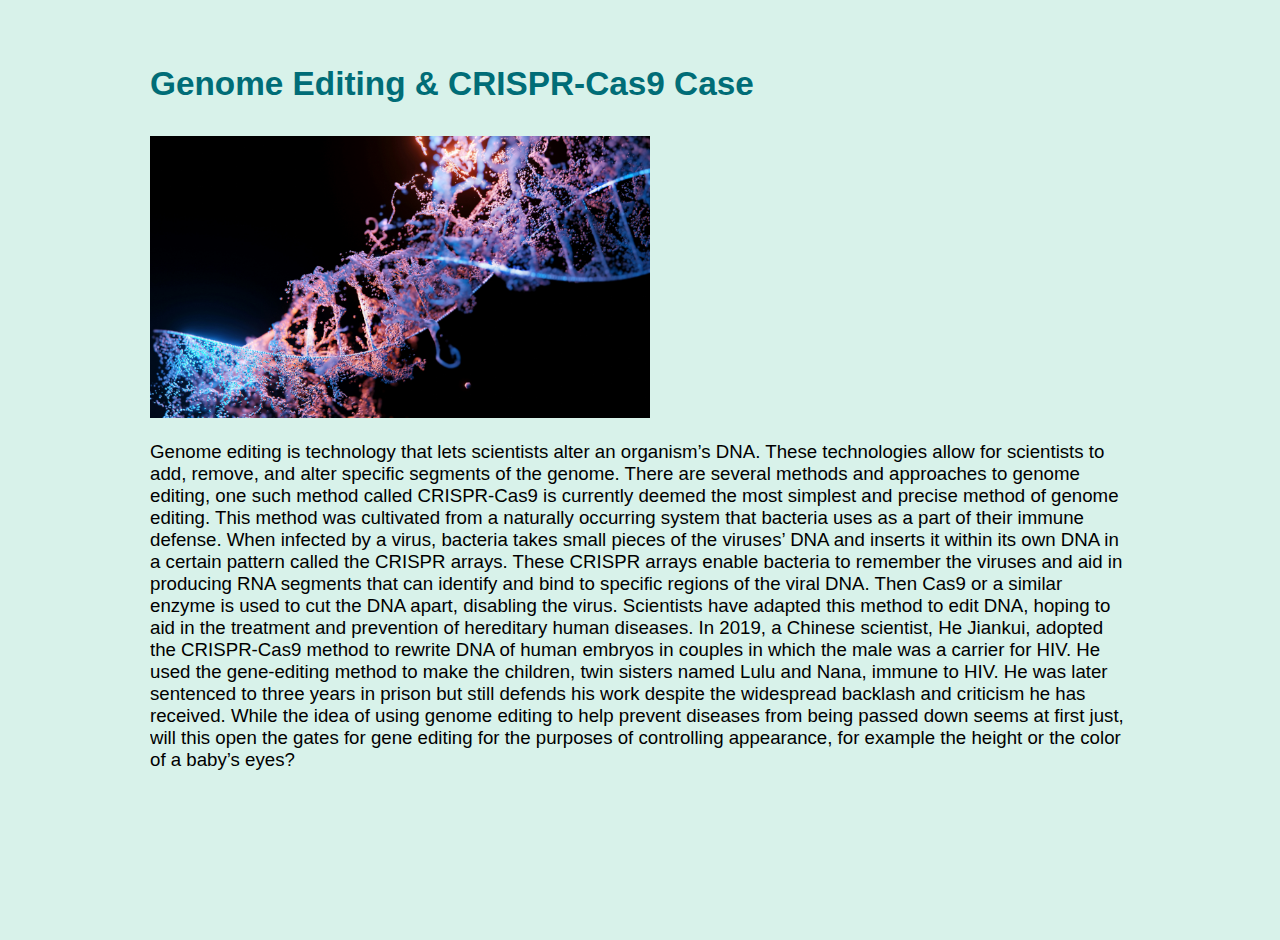
==== commit 426dcccb: "weekly screenshot" ====
--- a/checkpoint1/index.html
+++ b/checkpoint1/index.html
@@ -15,7 +15,7 @@
 </p>
 <br>
 		<h3>AI Training Itself on AI Generated Content</h3>
-		<img src="storyimages/ailearning.jpg" alt="Two artificial robots staring at the other.">
+		<img src="storyimages/ailearning.jpg" alt="Two artificial entities staring at the other.">
 			<p>AI is flooding the internet in a multitude of different frontiers. AI generated text for restaurant reviews, social media posts, and even news articles can all be found on the web. It’s becoming increasingly difficult to escape from and is relatively hard to pick out from content humans produce. Its camouflage on the web is leading to more AI models being trained on— well other AI models. As the <a href="https://www.nytimes.com/interactive/2024/08/26/upshot/ai-synthetic-data.html" target="_blank">New York Times</a> says, it creates an unintentional feedback loop &ldquo;in which what was once the output from one A.I. becomes the input for another.&rdquo; On the same article, the New York Times showcases an example of this phenomenon, a group of numbers handwritten by a person is taken and replicated by AI, it churns out a product that is quite plausible at first glance but take a closer look and you’ll find small mistakes. If you then take that output and plug it back into AI, suddenly there are more mistakes, and if you escalate this further, say thirty times, you get a sheet that is completely unreadable. AI is really good at imitating human behavior, but without a reliable way to distinguish AI-generated content from human-created work, its future could be at risk
 </p>
 <br>
--- a/checkpoint1/checkpoint1style.css
+++ b/checkpoint1/checkpoint1style.css
@@ -10,11 +10,11 @@
 }
 h3{
 	color:#006d77;
-	font-size: 32pt;
+	font-size: 25pt;
 }
 body {
 	text-align:left;
-	font-size:15pt;
+	font-size:14pt;
 	font-family:arial;
 	background-color: #d8f2ea;
 	margin:150px;
